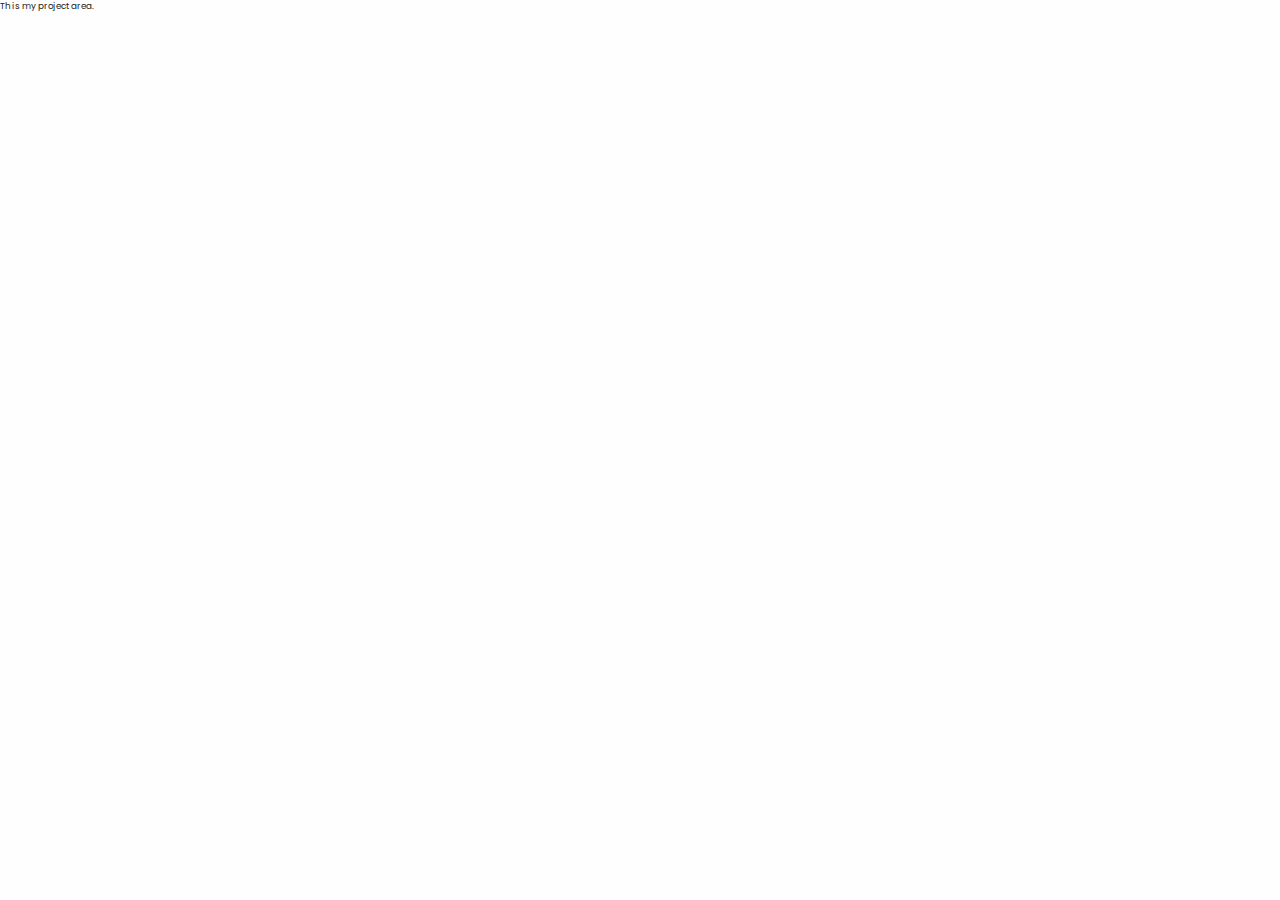
==== projects.html @ c5382094 "init" ====
<!DOCTYPE html>
<html lang="en">
<head>
    <meta charset="UTF-8">
    <meta name="viewport" content="width=device-width, initial-scale=1.0">
    <title>Kaizen / Projects</title>
    <link
      rel="icon"
      href="assets/letter-z_9814626.png"
      style="font-size: 100px"
      type="image/x-icon"
    />
    <link rel="stylesheet" href="assets/styles.css" />
    <link
      rel="stylesheet"
      href="https://cdnjs.cloudflare.com/ajax/libs/font-awesome/6.5.2/css/all.min.css"
      integrity="sha512-SnH5WK+bZxgPHs44uWIX+LLJAJ9/2PkPKZ5QiAj6Ta86w+fsb2TkcmfRyVX3pBnMFcV7oQPJkl9QevSCWr3W6A=="
      crossorigin="anonymous" referrerpolicy="no-referrer"
    />
</head>
<body>
    
    This my project area.

</body>
</html>
---- assets/styles.css ----
@import url('https://fonts.googleapis.com/css2?family=Poppins:ital,wght@0,100;0,200;0,300;0,400;0,500;0,600;0,700;0,800;0,900;1,100;1,200;1,300;1,400;1,500;1,600&display=swap');


*{
    padding: 0;
    margin: 0;
    box-sizing: border-box;
    font-family: 'Poppins', sans-serif;
    border: none;
    outline: none;
    text-decoration: none;
    scroll-behavior: smooth;
}
  
:root {
    --bg--color: #fefefe;
    --second-bg-color: #d0c9ea; /*   #161616  */
    --text-color: #1a1a1a;
    --main-color: #6834d4; /*   #e1362c   nice #14d3e0*/
    --misc-color: rgb(201, 108, 255);
}
  
html {
    font-size: 62.5%;
    overflow-x: hidden;
}

body {
    background-color: var(--bg--color);
    font-family: 'Poppins', sans-serif;
    color: var(--text-color);
}

.heading {
    color: var(--main-color);
    text-align: center;
    font-size: 5rem;
}

html::-webkit-scrollbar {
    width: 0.8rem;
}

html::-webkit-scrollbar-track {
    background: var(--bg--color);
}

html::-webkit-scrollbar-thumb {
    background: var(--main-color);
}

.header {
    position: fixed;
    top: 0;
    left: 0;
    width: 100%;
    padding: 3rem  9%;
    background-color: rgba(255, 255, 255, 0.4) ; /*rgba(0, 0, 0, 0.7)*/
    filter: drop-shadow(10px);
    display: flex;
    justify-content: space-between;
    align-items: center;
    z-index: 100;
}

.logo {
    font-size: 3rem;
    color: var(--text-color);
    font-weight: 800;
    cursor: pointer;
    transition: 0.5s ease;
}
.logo:hover {
    transform: scale(1.1);
    transition: 0.3s ease;
}

.logo span{
    color: var(--main-color);
}

.navbar a {
    font-size: 1.8rem;
    color: var(--text-color);
    margin-left: 4rem;
    font-weight: 500;
    transition: 0.3s ease;
    border-bottom: 3px solid transparent;
}

.navbar a:hover,
.navbar a.active {
    color: var(--main-color);
    border-bottom: 3px solid var(--main-color);
}

#menu-icon {
    font-size: 3.6rem;
    color: var(--main-color);
    cursor: pointer;
    display: none;
}

@media  (max-width: 995px) {
    #menu-icon {
        display: block;
    }

    .navbar {
        position: absolute;
        top: 100%;
        right: 0;
        width: 40%;
        border-left: 3px solid var(--main-color);
        border-bottom: 3px solid var(--main-color);
        border-bottom-left-radius: 2rem;
        padding: 1rem 3%;
        background-color: var(--bg--color);
        border-top: 0.1rem solid rgba(0, 0, 0, 0.4);
        display: none;
    }

    .navbar.open {
        display: block;
    }

    .navbar a {
        display: block;
        font-size: 2rem;
        margin: 3rem 0;
    }

    .navbar a:hover,
    .navbar a.active {
        padding: 1rem;
        border-radius: 0.5rem;
        border-bottom: 0.5rem solid var(--main-color); 
    }
}

section {
    min-height: 100vh;
    padding: 5rem 9% 5rem;
}

.home {
    display: flex;
    justify-content: center;
    align-items: center;
    gap: 8rem;
    background: var(--bg--color);
}

.home .home-content h1{
    font-size: 6rem;
    font-weight: 700;
    line-height: 1.3;
}

.home-content span {
    color: var(--main-color);
}

.home-content h3 {
    font-size: 4rem;
    font-weight: 700;
}

.home-img {
    border-radius: 50%;
}

.home-img img {
    position: relative;
    width: 28vw;
    border-radius: 50%;
    box-shadow: 0 0 20px var(--main-color);
    cursor: pointer;
}

.home-img img:hover {
    transform: scale(1.01);
    filter: drop-shadow(0 0 25px var(--main-color));
}

.home-content p {
    font-size: 1.8rem;
    font-weight: 500;
    margin-top: 1rem;
}

.social-icon a {
    display: inline-flex;
    justify-content: center;
    align-items: center;
    width: 4rem;
    height: 4rem;
    background: transparent;
    border: 0.2rem solid var(--text-color);
    font-size: 2rem;
    border-radius: 50%;
    color: var(--text-color);
    margin: 3rem 1.5rem 3rem 0;
    transition: 0.3s ease;
}

.social-icon a:hover {
    color: var(--bg--color);
    transform: scale(1.3)translateY(-5px);
    background: var(--main-color);
    border: 0.2rem solid var(--bg--color);
    box-shadow: 0 0 25px var(--main-color);
}

.typing-text {
    font-size: 34px;
    font-weight: 600;
    min-width: 280px;
}

.typing-text span {
    position: relative;
}

.typing-text span::before {
    content: 'a Tech Enthusiast ...';
    color: var(--main-color);
    animation: words 20s infinite;
}

.typing-text span::after {
    content: '';
    background: var(--bg--color);
    position: absolute;
    width: calc(100% + 8px);
    height: 100%;
    border-left: 3px solid var(--bg--color);
    right: -8px;
    animation: cursor 0.6s infinite, typing 20s steps(14) infinite;
}

@keyframes cursor {
    to{
        border-left: 3px solid var(--main-color);
    }
}

@keyframes words {
    0%, 20% {
        content: 'an Engineer ...';
    }
    21%, 40% {
        content: 'a problem solver ...';
    }
    41%, 60% {
        content: 'a Tech Enthusiast ...';
    }
    61%, 80% {
        content: 'a lifelong learner ...';
    }
    81%, 100% {
        content: 'a Data Enthusiast ...';
    }
}

@keyframes typing {
    10%, 15%,
    30%, 35%,
    50%, 55%,
    70%, 75%,
    90%, 95% {
        width: 0;
    }
    5%, 20%,
    25%, 40%,
    45%, 60%,
    65%, 80%, 85% {
        width: calc(100% + 8px);
    }
}

@media (max-width: 1000px) {
    .home {
        gap: 4rem;
    }
}

@media (max-width: 995px) {
    .home {
        flex-direction: column;
        margin: 5rem 4rem;
    }

    .home .home-content h3 {
        font-size: 2.5rem;
    }

    .home-content h1 {
        font-size: 5rem;
    }

    .home-img img {
        width: 70vw;
        margin-top: 4rem;
    }
}

/* services section */

.services {
    background: var(--second-bg-color);
}


.services-container {
    display: grid;
    grid-template-columns: repeat(3, 1fr);
    align-items: center;
    gap: 2.5rem;
}

.service-box {
    background-color: var(--main-color);
    height: 300px;
    border-radius: 3rem;
    cursor: pointer;
    transition: 0.3s ease;
}

.service-box:hover {
    background: white;
    color: var(--main-color);
    transform: scale(1.03);
    border: 1px solid var(--main-color);
}

.service-box .service-info{
    display: flex;
    flex-direction: column;
    text-align: left;
    max-height: 200px;
    justify-content: center;
    align-items: baseline;
    padding: 5em;
}

.service-info h4 {
    font-size: 2.5rem;
    font-weight: 500;
    margin-bottom: 1rem;
}

.service-info p {
    font-size: 1.6rem;
    font-weight: 400;
    max-height: 100px;
    margin: auto;
}


@media (max-width: 991px) {
    section {
        padding: 10rem 3% 2rem;
    }

    .services {
        padding-bottom: 7rem;
    }
}

@media (max-width: 895px) {
    .services h2 {
        margin-bottom: 3rem;
    }

    .services-container {
        grid-template-columns: repeat(1, 1fr);
    }
}

/* skills section */

.skills {
    background: var(--bg--color);
}

.skills .heading {
    margin-top: 4rem;
}

.skills .container {
    background: var(--second-bg-color);
    color: var(--text-color);
    box-shadow: 0 4px 10px rgb(175, 175, 175);
    border-radius: 1rem;
    padding: 2rem;
    width: 70%;
    margin: auto;
    margin-top: 2rem;
}

.skills .container .row {
    display: grid;
    grid-template-columns: repeat(5, 1fr);
    flex-wrap: wrap;
    gap: 1.8rem;
}

.skills .container .bar {
    margin-bottom: 15px;
    padding: 10px;
    border-radius: 1rem;
    box-shadow: 0 4px 10px var(--misc-color);
    transition: 0.3s ease;
    background: var(--bg--color);
    cursor: pointer;
}

.skills .container .bar:hover {
    box-shadow: 0 4px 10px var(--main-color);
    transform: scale(1.03);
}

.skills .container .bar .info {
    display: flex;
    flex-direction: column;
    align-items: center;
    gap: 1rem;
    margin-top: 1rem;
    color: var(--main-color);
}

.skills .container .bar .info span {
    font-size: 1.8rem;
    font-weight: 600;
}

.skills .container .bar .info .skills-image {
    max-width: 50px;
    height: auto;
}

@media screen and (max-width:800px) {
    .skills .container {
        margin: 0;
        padding: 0;
    }

    .heading {
        font-size: 4rem;
    }

    .skills .container .row {
        grid-template-columns: repeat(5,1fr);
        margin: 1rem;
        padding: 2rem 0.2rem 2rem 0.2rem;
        gap: 1rem;
    }

    .skills .container {
        margin-top: 5px;
        width: 100%;
    }
}

@media screen and (max-width:600px) {
    .skills .container {
        margin: 0;
        padding: 0;
    }

    .heading {
        font-size: 4rem;
    }

    .skills .container .row {
        grid-template-columns: repeat(2,1fr);
        margin: 1rem;
        padding: 2rem 0.2rem 2rem 0.2rem;
        gap: 1rem;
    }

    .skills .container {
        margin-top: 5px;
        width: 100%;
    }
}

/* education */

.education {
    background: var(--bg--color);
}

.education .heading {
    margin-top: 4rem;
}

.education .timeline {
    position: relative;
    max-width: 1200px;
    margin: 0 auto;
}

.education .timeline::after {
    content:  '';
    position: absolute;
    width: 6px;
    background: rgb(106, 82, 114);
    top: 0;
    bottom: 0;
    left: 50%;
    margin-left: -3px;
    z-index: -2px;
}

.education .container {
    padding: 10px 40px;
    position: relative;
    background-color: inherit;
    width: 50%;
    box-sizing: border-box;
}

.education .container::after {
    content: '\f501';
    position: absolute;
    width: 25px;
    height: 25px;
    line-height: 25px;
    right: -17px;
    background-color: rgb(252, 252, 252);
    border: 4px solid var(--main-color);
    top: 15px;
    border-radius: 50%;
    z-index: 100;
    font-size: 1.89rem;
    text-align: center;
    font-weight: 600;
    font-family: "Font Awesome\ 5 Free";
    color: rgb(85, 64, 90);
}

.education .right {
    left:50%;

}

.education .left {
    left: 0;
}

.education .left::before {
    content:"";
    z-index: 1;
    height: 0px;
    position: absolute;
    top: 22px;
    width: 0px;
    right: 30px;
    border: medium solid var(--main-color);
    border-width: 10px 0 10px 10px;
    border-color: transparent transparent transparent var(--main-color);
}

.education .right::before {
    content: '';
    z-index: 1;
    height: 0px;
    position: absolute;
    top: 22px;
    width: 0px;
    left: 30px;
    border: medium solid var(--main-color);
    border-width: 10px 10px 10px 0;
    border-color: transparent var(--main-color) transparent transparent;
}

.education .right::after {
    left: -16px;
}

.education .content {
    background: var(--main-color);
    position: relative;
    border: 6px;
}

.education .content .tag {
    font-size: 1.5rem;
    padding-top: 1rem;
    padding-left: 1.5rem;
}

.education .content .decs {
    margin-left: 1.5rem;
    padding-bottom: 1rem;
}

.education .content h2{
    font-size: 2.5rem;
    font-weight: 600;
    color: var(--bg--color);
}

.education .content .decs ul {
    font-size: 1.3rem;
    font-weight: 500;
    color: var(--second-bg-color);
    margin-left: 1rem;
}

@media screen and (max-width:600px) {

    .home .home-content h1 {
        font-size: 4rem;
    }

    .education .timeline {
        margin-top: 2rem;
    }

    .education .timeline::after {
        left: 31px;
    }

    .education .container {
        width: 100%;
        padding-left: 8rem;
        padding-right: 2rem;
    }

    .education .container::after {
        font-size: 2.2rem;
    }

    .education .container::before {
        left: 61px;
        border: medium solid var(--main-color);
        border-width:  10px 10px 10px 0;
        border-color: transparent var(--main-color) transparent transparent;
    }

    .education .left::after {
        left: 15px;
    }

    .education .right {
        left: 0;
    }

    .education .right::after {
        left: 16px;
    }
}


/* Contact Section */
.contact {
    background: var(--bg--color);
}

.contact h2 {
    margin-bottom: 3rem;
}

.contact .container {
    background: var(--second-bg-color);
    color: var(--text-color);
    border-radius: 1rem;
    padding: 2rem;
    width: 70%;
    margin: auto;
}

.contact form {
    max-width: 70rem;
    margin: auto;
    margin-bottom: 3rem;
    text-align: center;
}

.contact form .input-box {
    display: flex;
    justify-content: center;
    flex-wrap: wrap;
}

.contact form .input-box input,
.contact form textarea {
    width: 100%;
    padding: 1rem;
    font-size: 1.6rem;
    color: var(--text-color);
    background: var(--bg--color);
    border-radius: 0.8rem;
    border: 2px solid var(--main-color);
    margin: 1rem 0;
    resize: none;
}

.btn {
    display: inline-block;
    padding: 1rem 2.8rem;
    background: var(--bg--color);
    border-radius: 4rem;
    font-size: 1.6rem;
    color: var(--main-color);
    border: 2px solid var(--main-color);
    letter-spacing: 0.1rem;
    font-weight: 600;
    transition: 0.3s ease;
    cursor: pointer;
}

.btn:hover {
    transform: scale(1.03);
    background-color: var(--main-color);
    color: white;
    box-shadow: 0 0 25px var(--main-color);
}

.contact form .btn {
    margin-top: 1rem;
}

@media (max-width: 650px) {
    .contact .container {
        width: 100%;
    }
}


.footer {
    position: relative;
    bottom: 0;
    width: 100%;
    padding: 40px 0;
    background-color: var(--second-bg-color);
}


@media (max-width:1285px) {
    html {
        font-size: 55%;
    }
    .services-container {
        padding-bottom: 7rem;
        grid-template-columns: repeat(2, 1fr);
        margin: 0 5rem;
    }
}

@media (max-width:991px) {
    .header {
        padding: 2rem 3%;
    }
    section {
        padding: 10rem 3% 2rem;
    }
    .services {
        padding-bottom: 7rem;
    }
    .footer {
        padding: 5rem 3%;
    }
}
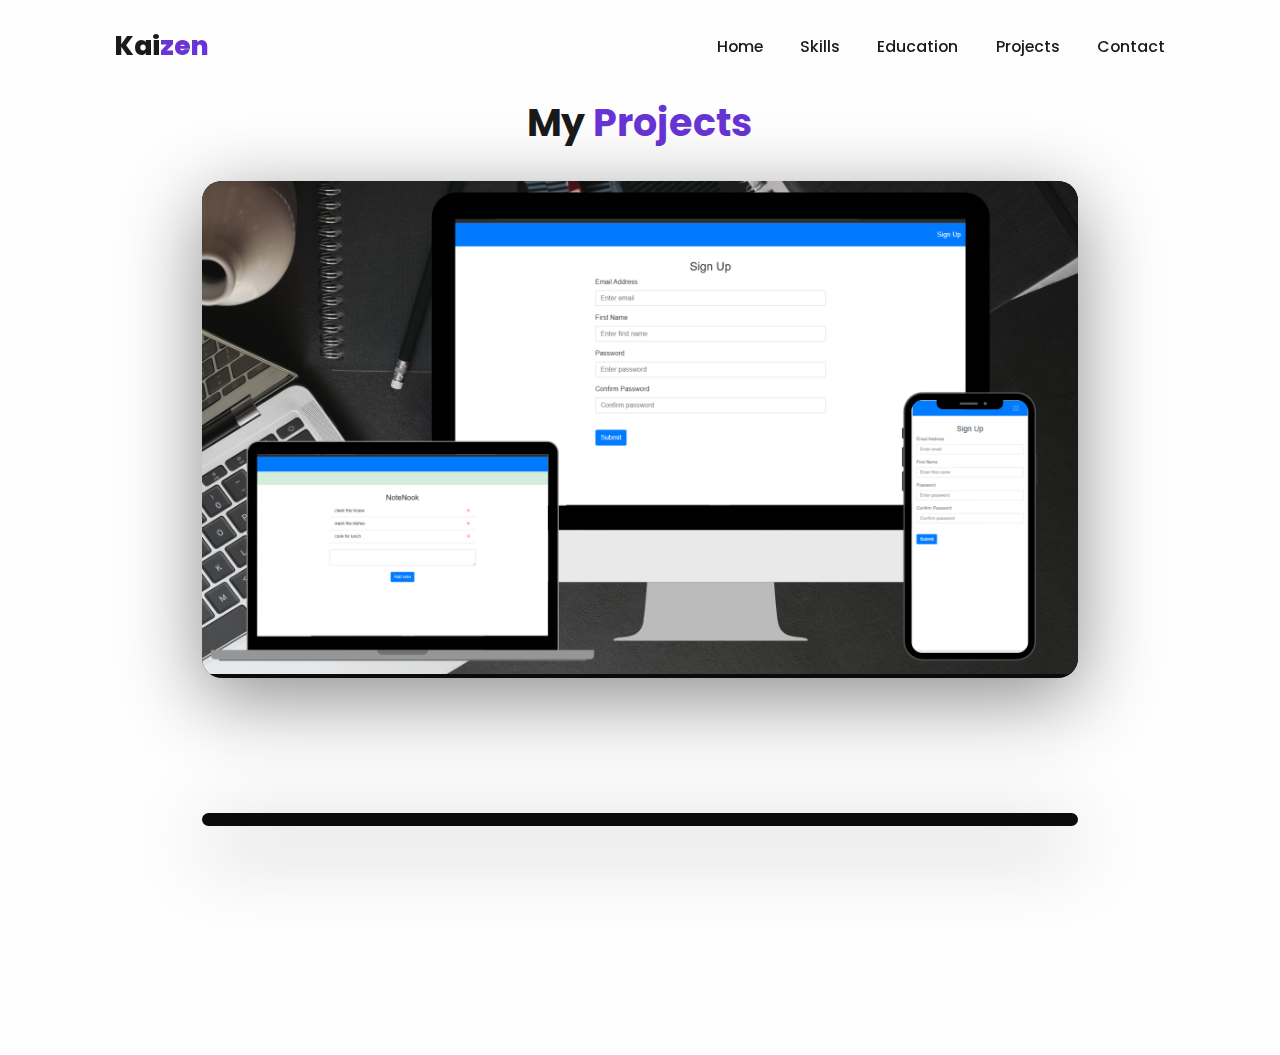
==== commit 7e65fedc: "added projects" ====
--- a/projects.html
+++ b/projects.html
@@ -19,8 +19,102 @@
     />
 </head>
 <body>
-    
-    This my project area.
+  
+  <header class="header">
+    <a href="#" class="logo">Kai<span>zen</span></a>
+
+    <i class="fa-solid fa-bars" id="menu-icon" ></i>
+
+    <nav class="navbar" class="active">
+        <a href="index.html">Home</a>
+     <!--  <a href="#services">Services</a>   --> 
+        <a href="index.html#skills">Skills</a>
+        <a href="index.html#education">Education</a>
+        <a href="projects.html">Projects</a>
+    <!--  <a href="#experience">Experience</a>   --> 
+        <a href="index.html#contact">Contact</a>
+    </nav>
+</header>
+
+  <section id="projects">
+    <div class="container">
+      <div class="row">
+        <h1 class="section__title">
+          My <span>Projects</span>
+        </h1>
+        <ul class="project__list">
+          <li class="project">
+            <div class="project__wrapper">
+              <img src="./assets/projects/notesApp.png" class="project__img" alt="" effect="blur" loading="lazy"/>
+              <div class="project__wrapper--bg"></div>
+              <div class="project__description">
+                <h3 class="project__description--title">
+                  CRUD: NoteNook
+                </h3>
+                <h4 class="project__description--sub-title">
+                  Python, Flask, SQLAlchemy
+                </h4>
+                <p class="project__description--para">
+                  NoteNook: A note taking app.
+                </p>
+                <div class="project__description--links">
+                  <a
+                    href=""
+                    class="project__description--link"
+                    target="_blank"
+                  >
+                    <i class="fab fa-github" aria-hidden="true"></i>
+                  </a>
+                  <a
+                    href=""
+                    class="project__description--link"
+                    target="_blank"
+                  >
+                    <i class="fas fa-link" aria-hidden="true"></i>
+                  </a>
+                </div>
+              </div>
+            </div>
+          </li>
+
+          <li class="project">
+            <div class="project__wrapper">
+              <img src="" class="project__img" alt="" effect="blur" loading="lazy" />
+              <div class="project__wrapper--bg"></div>
+              <div class="project__description">
+                <h3 class="project__description--title">
+                  Name of the App
+                </h3>
+                <h4 class="project__description--sub-title">
+                  Tech Used
+                </h4>
+                <p class="project__description--para">
+                  Description
+                </p>
+                <div class="project__description--links">
+                  <a
+                    href=""
+                    class="project__description--link"
+                    target="_blank"
+                  >
+                    <i class="fab fa-github" aria-hidden="true"></i>
+                  </a>
+                  <a
+                    href=""
+                    class="project__description--link"
+                    target="_blank"
+                  >
+                    <i class="fas fa-link" aria-hidden="true"></i>
+                  </a>
+                </div>
+              </div>
+            </div>
+          </li>
+
+        </ul>
+      </div>
+    </div>
+  </section>
 
 </body>
 </html>--- a/assets/styles.css
+++ b/assets/styles.css
@@ -764,4 +764,147 @@
     .footer {
         padding: 5rem 3%;
     }
+}
+
+/* PROJECTS */
+
+.row {
+    width: 100%;
+    max-width: 900px;
+    margin: 0 auto;
+    padding: 0 12px;
+}
+
+.container {
+    padding: 50px 0;
+    width: 100%;
+}
+
+li,
+a {
+  list-style: none;
+  text-decoration: none;
+  cursor: pointer;
+}
+
+#projects {
+    display: flex;
+    justify-content: center;
+    align-items: center;
+    animation: fade-up 650ms 600ms backwards;
+}
+  
+.project__list {
+    padding: 0;
+    animation: slidein 800ms ease-in-out forwards;
+}
+  
+.section__title {
+    text-align: center;
+    font-size: 38px;
+    margin-bottom: 30px;
+}
+
+.section__title span {
+    color: var(--main-color);
+}
+  
+.project {
+    margin-bottom: 135px;
+}
+  
+.project__img {
+    width: 100%;
+    transition: all 600ms ease;
+}
+  
+.project:hover .project__img {
+    transform: scale(1.07);
+}
+  
+.project__wrapper {
+    position: relative;
+    border-radius: 20px;
+    box-shadow: 0 20px 80px 0 rgb(0, 0, 0, 0.45);
+    overflow: hidden;
+    background-color: #0b0a0c;
+}
+  
+.project__wrapper:hover .project__description {
+    opacity: 1;
+    transform: translateY(-50%);
+}
+  
+  .project__wrapper:hover .project__img {
+    transform: scale(1.03);
+}
+  
+.project__description {
+    position: absolute;
+    top: 50%;
+    left: 90px;
+    transform: translateY(100%);
+    opacity: 0;
+    transition: opacity 300ms, transform 450ms ease;
+    color: white;
+    max-width: 550px;
+}
+  
+.project__wrapper:hover .project__wrapper--bg {
+    opacity: 0.7;
+    visibility: visible;
+}
+  
+.project__wrapper--bg {
+    position: absolute;
+    top: 0;
+    left: 0;
+    width: 100%;
+    height: 100%;
+    background-color: #1c1d25;
+    opacity: 0;
+    transition: all 450ms ease;
+    visibility: hidden;
+}
+  
+.project__description--title {
+    font-size: 40px;
+}
+  
+.project__description--sub-title {
+    margin-top: 8px;
+    font-weight: 400;
+    font-size: 15px;
+}
+  
+.project__description--link {
+    color: white;
+    font-size: 20px;
+    margin-right: 16px;
+}
+  
+.project__description--para {
+    margin: 16px 0;
+    font-size: 12px;
+}
+
+
+/* FOR TRANSITION  */
+
+.fade-out {
+    opacity: 1;
+    transition: opacity 0.5s;
+}
+
+.fade-out.hide {
+    opacity: 0;
+}
+
+.fade-in {
+    opacity: 0;
+    transition: opacity 0.5s;
+}
+
+.fade-in.show {
+    opacity: 1;
 }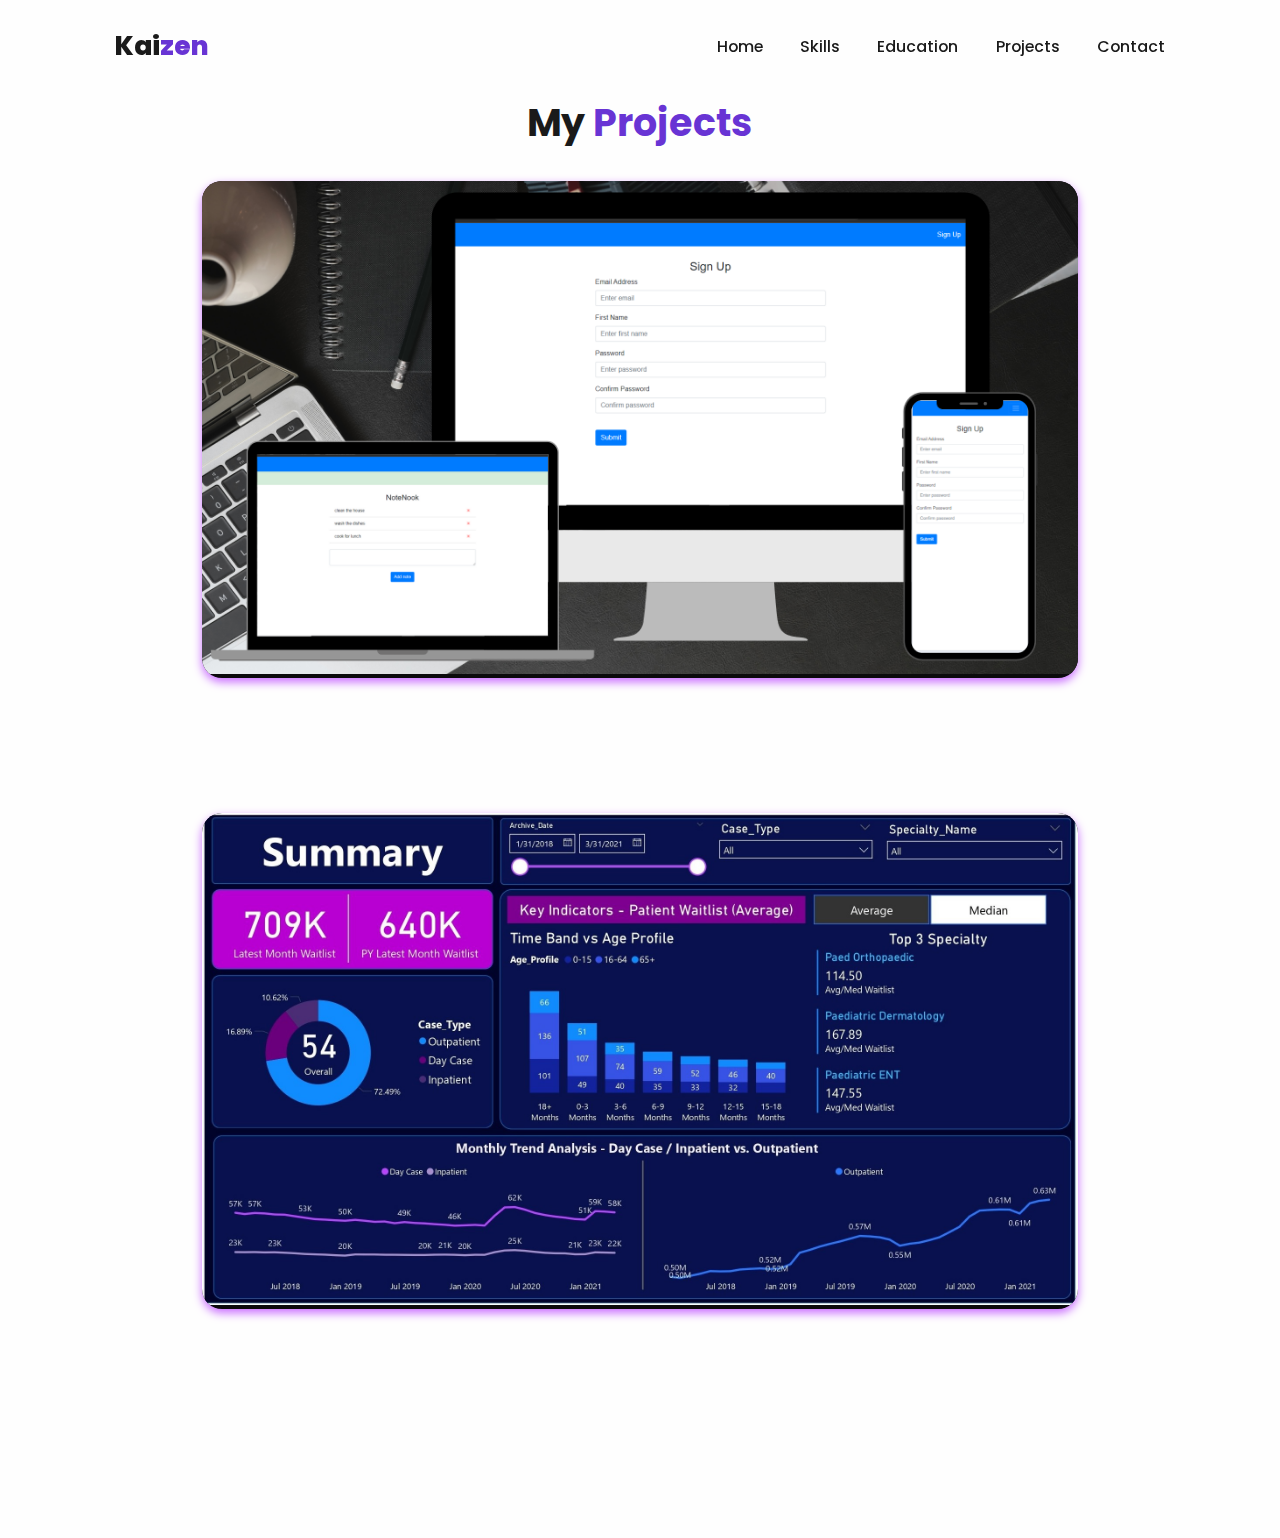
==== commit b58e6cc2: "added one proj" ====
--- a/projects.html
+++ b/projects.html
@@ -49,7 +49,7 @@
               <div class="project__wrapper--bg"></div>
               <div class="project__description">
                 <h3 class="project__description--title">
-                  CRUD: NoteNook
+                  CRUD: Notes App
                 </h3>
                 <h4 class="project__description--sub-title">
                   Python, Flask, SQLAlchemy
@@ -79,14 +79,14 @@
 
           <li class="project">
             <div class="project__wrapper">
-              <img src="" class="project__img" alt="" effect="blur" loading="lazy" />
+              <img src="./assets/projects/power-bi.jpg" class="project__img" alt="" effect="blur" loading="lazy" />
               <div class="project__wrapper--bg"></div>
               <div class="project__description">
                 <h3 class="project__description--title">
-                  Name of the App
+                  Healthcare Dataset
                 </h3>
                 <h4 class="project__description--sub-title">
-                  Tech Used
+                  Power BI Desktop
                 </h4>
                 <p class="project__description--para">
                   Description
--- a/assets/styles.css
+++ b/assets/styles.css
@@ -825,7 +825,7 @@
 .project__wrapper {
     position: relative;
     border-radius: 20px;
-    box-shadow: 0 20px 80px 0 rgb(0, 0, 0, 0.45);
+    box-shadow: 0 4px 10px var(--misc-color);
     overflow: hidden;
     background-color: #0b0a0c;
 }
@@ -834,8 +834,12 @@
     opacity: 1;
     transform: translateY(-50%);
 }
-  
-  .project__wrapper:hover .project__img {
+
+.project__wrapper:hover {
+    box-shadow: 0 4px 10px var(--main-color);
+}
+
+.project__wrapper:hover .project__img {
     transform: scale(1.03);
 }
   
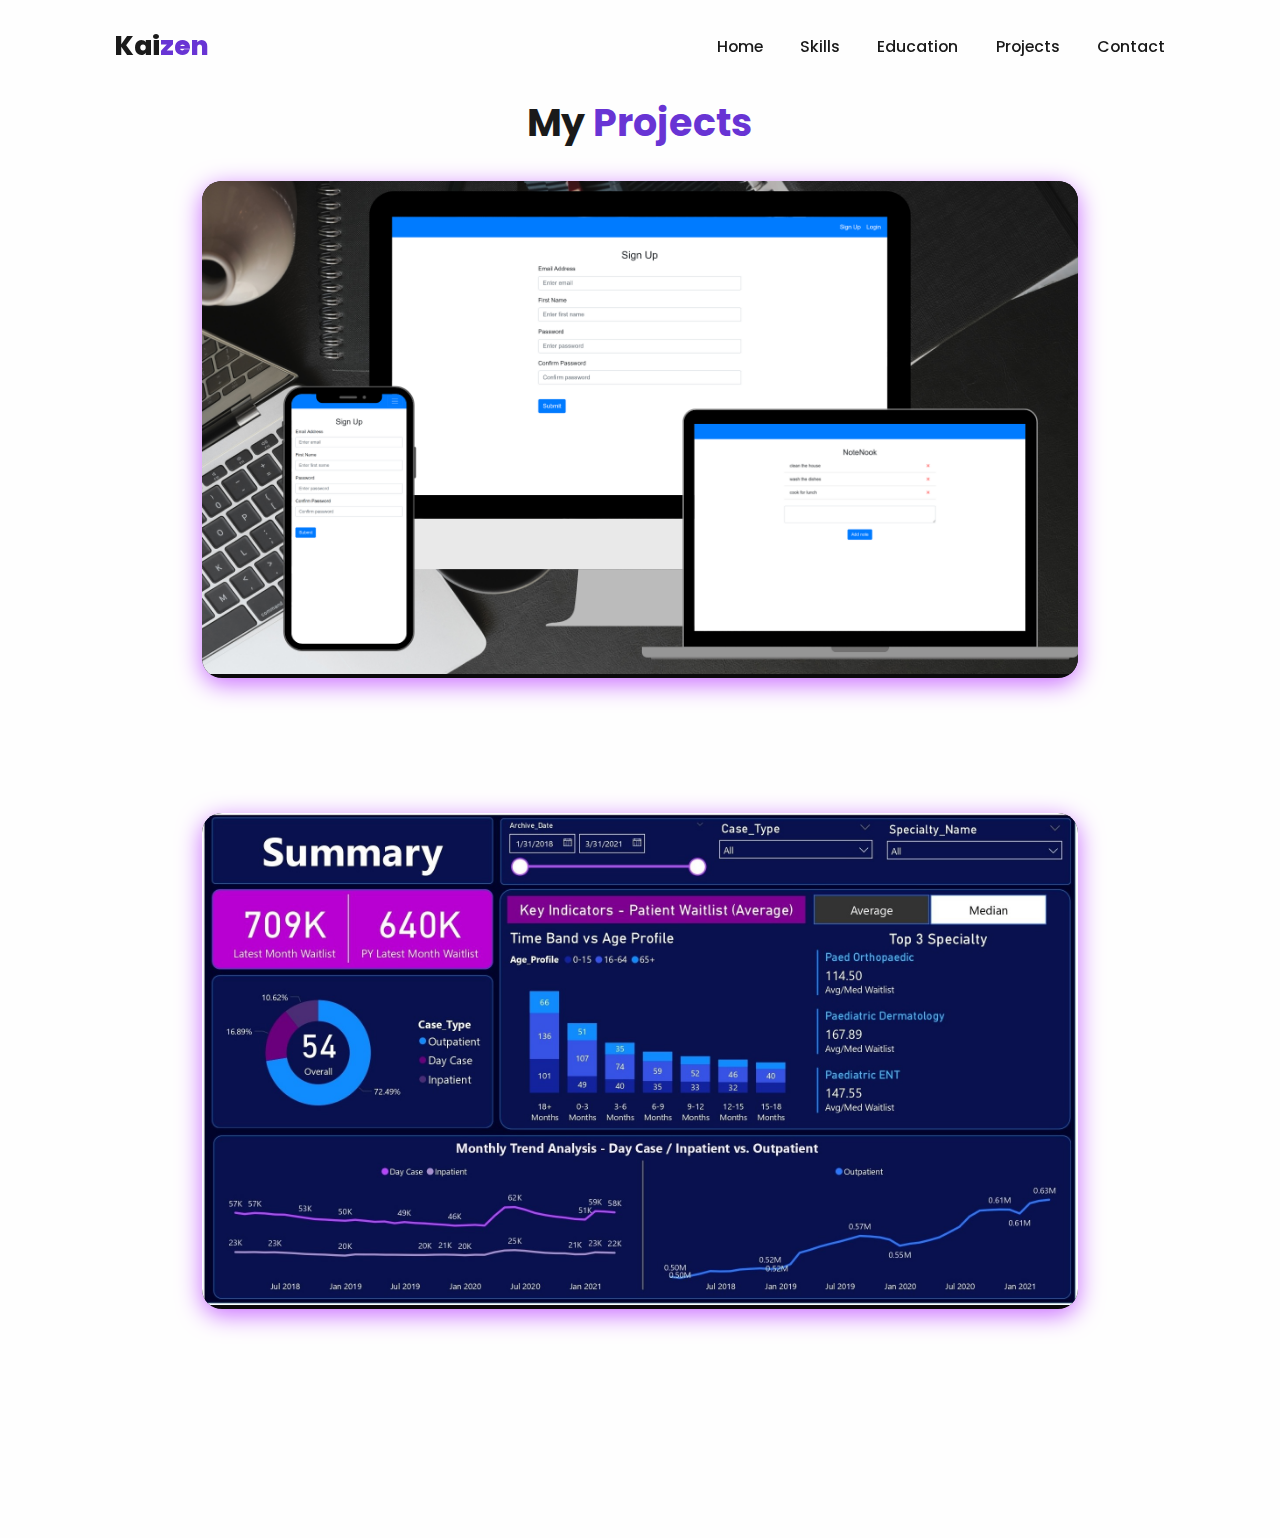
==== commit 65362e09: "update proj" ====
--- a/projects.html
+++ b/projects.html
@@ -26,12 +26,10 @@
     <i class="fa-solid fa-bars" id="menu-icon" ></i>
 
     <nav class="navbar" class="active">
-        <a href="index.html">Home</a>
-     <!--  <a href="#services">Services</a>   --> 
+        <a href="index.html#home">Home</a>
         <a href="index.html#skills">Skills</a>
         <a href="index.html#education">Education</a>
         <a href="projects.html">Projects</a>
-    <!--  <a href="#experience">Experience</a>   --> 
         <a href="index.html#contact">Contact</a>
     </nav>
 </header>
@@ -45,7 +43,7 @@
         <ul class="project__list">
           <li class="project">
             <div class="project__wrapper">
-              <img src="./assets/projects/notesApp.png" class="project__img" alt="" effect="blur" loading="lazy"/>
+              <img src="./assets/projects/notes-app.png" class="project__img" alt="" effect="blur" loading="lazy"/>
               <div class="project__wrapper--bg"></div>
               <div class="project__description">
                 <h3 class="project__description--title">
--- a/assets/styles.css
+++ b/assets/styles.css
@@ -825,7 +825,7 @@
 .project__wrapper {
     position: relative;
     border-radius: 20px;
-    box-shadow: 0 4px 10px var(--misc-color);
+    box-shadow: 0 6px 25px var(--misc-color);
     overflow: hidden;
     background-color: #0b0a0c;
 }
@@ -836,7 +836,7 @@
 }
 
 .project__wrapper:hover {
-    box-shadow: 0 4px 10px var(--main-color);
+    box-shadow: 0 6px 25px var(--main-color);
 }
 
 .project__wrapper:hover .project__img {
